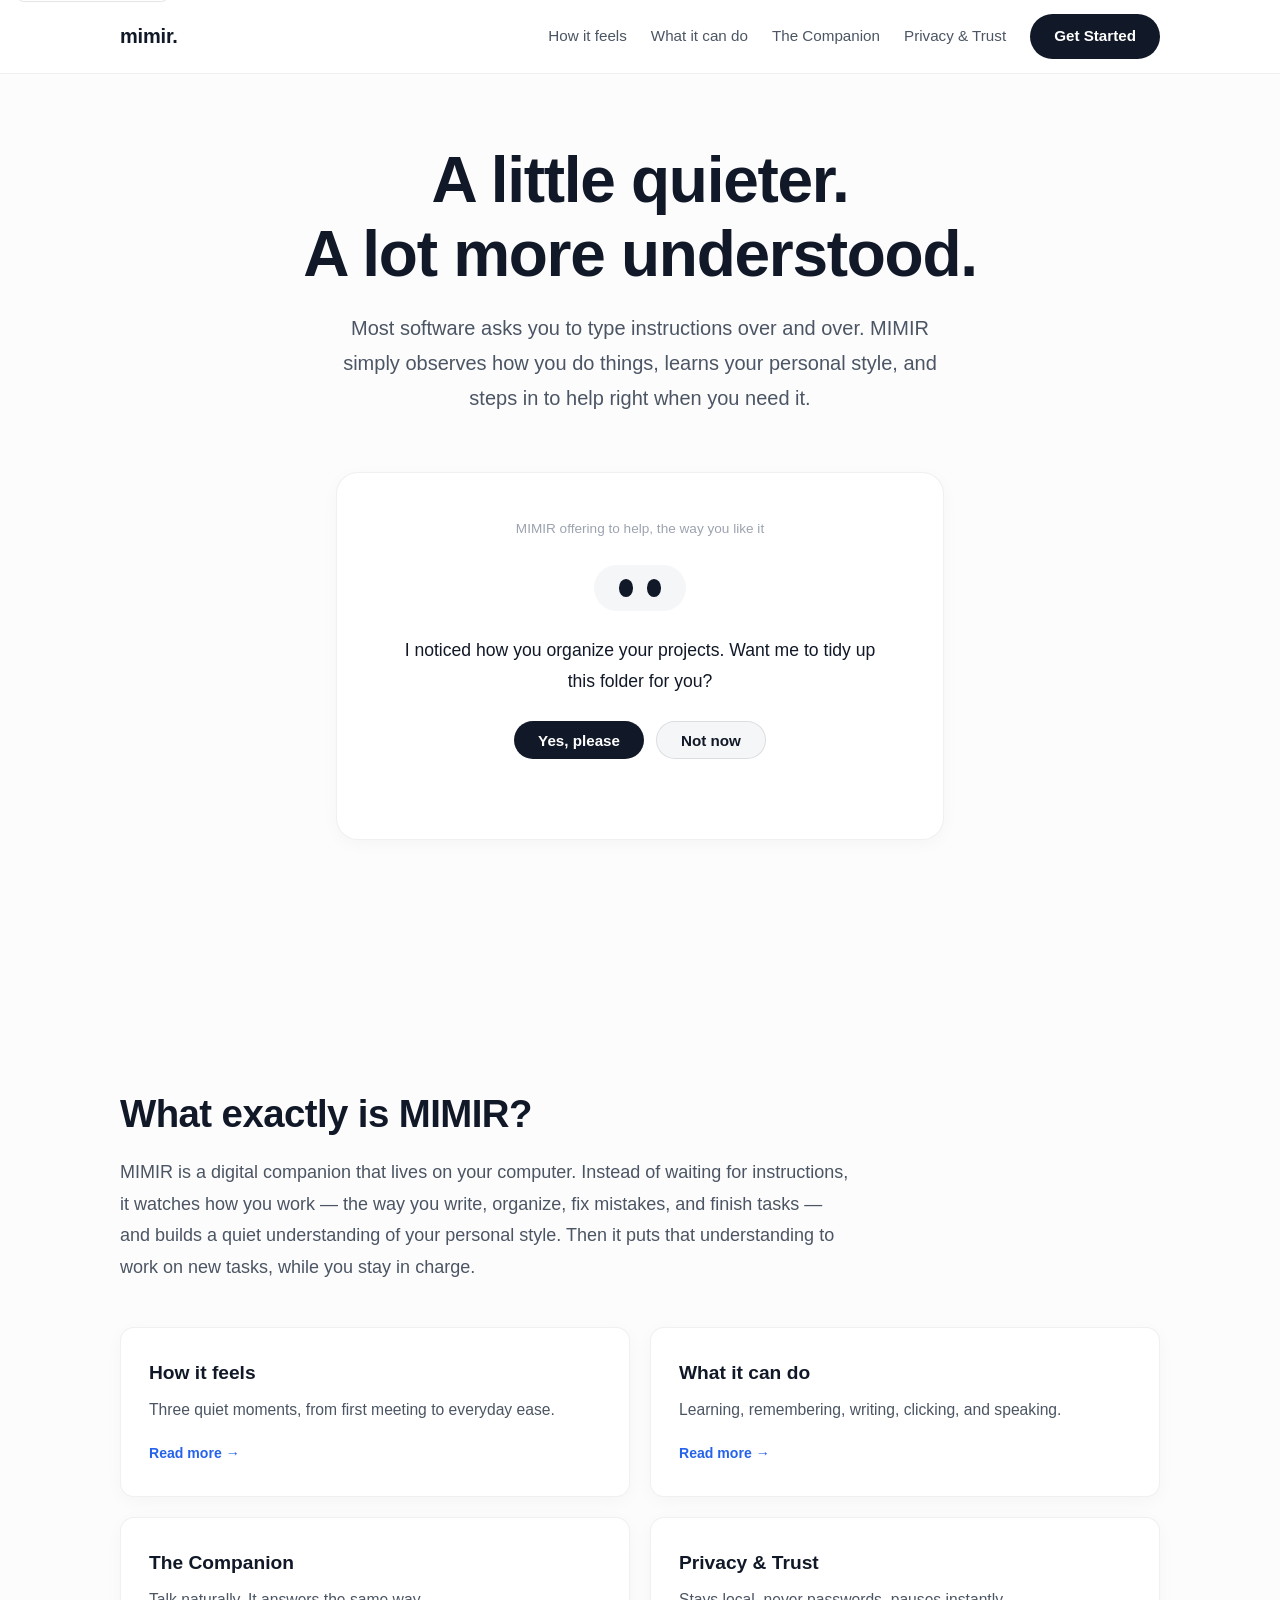
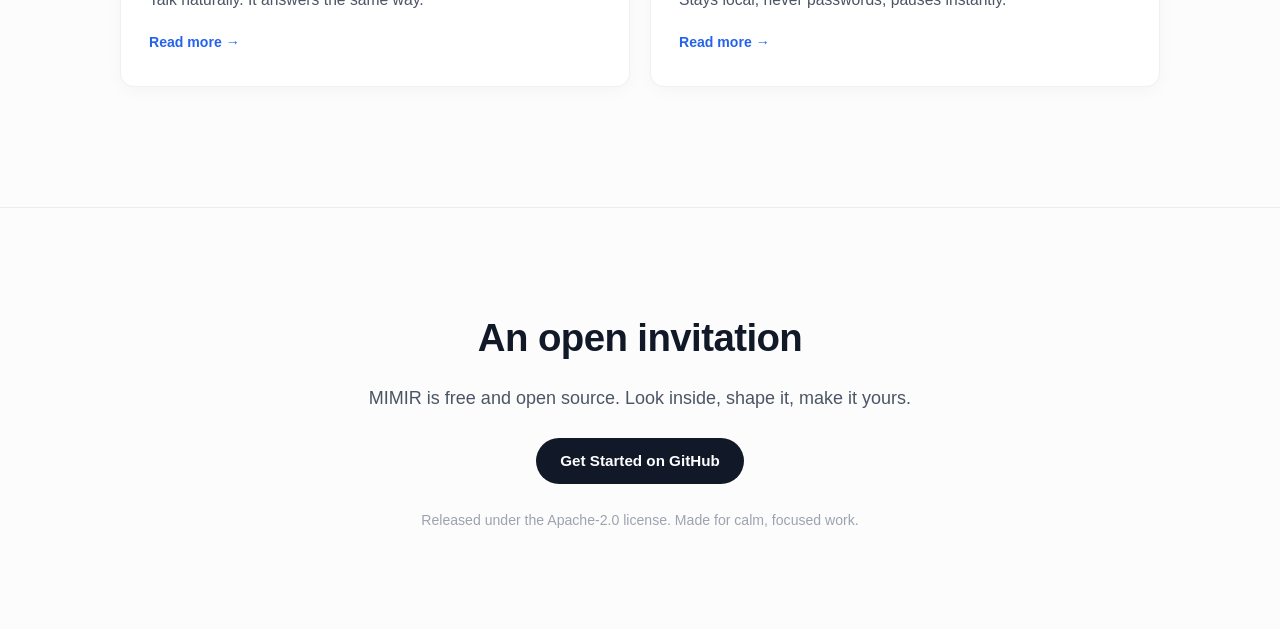
==== web/index.html @ 7308ad77 "10 days MVP for hackathon" ====
<!DOCTYPE html>
<html lang="en">
<head>
  <meta charset="utf-8">
  <meta name="viewport" content="width=device-width, initial-scale=1">
  <title>mimir. — A little quieter. A lot more understood.</title>
  <meta name="description" content="MIMIR is a gentle companion on your desktop. It learns how you work, remembers how you like things done, and quietly lends a hand.">
  <meta name="theme-color" content="#fcfcfd">
  <meta property="og:type" content="website">
  <meta property="og:title" content="mimir. — A little quieter. A lot more understood.">
  <meta property="og:description" content="You shouldn't have to explain yourself every time you sit down at your computer.">
  <meta name="twitter:card" content="summary">
  <link rel="icon" href="data:image/svg+xml,%3Csvg xmlns='http://www.w3.org/2000/svg' viewBox='0 0 32 32'%3E%3Crect width='32' height='32' rx='16' fill='%23111827'/%3E%3Ccircle cx='12' cy='16' r='2.6' fill='%23fcfcfd'/%3E%3Ccircle cx='20' cy='16' r='2.6' fill='%23fcfcfd'/%3E%3C/svg%3E">
  <link rel="stylesheet" href="index.css">
</head>
<body>
  <a class="skip" href="#main">Skip to content</a>

  <header class="nav">
    <div class="nav-inner">
      <a class="brand" href="index.html" aria-label="mimir home">mimir.</a>
      <nav class="nav-links" aria-label="Sections">
        <a href="how-it-feels.html">How it feels</a>
        <a href="capabilities.html">What it can do</a>
        <a href="companion.html">The Companion</a>
        <a href="privacy.html">Privacy &amp; Trust</a>
      </nav>
      <a class="btn-ink" href="https://github.com/arin-gupta06/MIMIR">Get Started</a>
    </div>
  </header>

  <main id="main">
    <section class="hero" aria-labelledby="hero-title">
      <div class="wrap narrow">
        <h1 id="hero-title">A little quieter.<br>A lot more understood.</h1>
        <p class="lede">Most software asks you to type instructions over and over. MIMIR simply observes how you do things, learns your personal style, and steps in to help right when you need it.</p>

        <figure class="desktop" aria-labelledby="desktop-caption">
          <figcaption id="desktop-caption">MIMIR offering to help, the way you like it</figcaption>
          <div class="face" aria-hidden="true"><span class="eye"></span><span class="eye"></span></div>
          <p class="bubble" id="bubbleText">I noticed how you organize your projects. Want me to tidy up this folder for you?</p>
          <div class="bubble-actions">
            <button type="button" class="btn-ink" id="yesBtn">Yes, please</button>
            <button type="button" class="btn-soft" id="notNowBtn">Not now</button>
          </div>
          <p class="bubble-note" id="bubbleNote" role="status"></p>
        </figure>
      </div>
    </section>

    <section aria-labelledby="what-title">
      <div class="wrap">
        <h2 id="what-title">What exactly is MIMIR?</h2>
        <p class="section-sub narrow-sub">MIMIR is a digital companion that lives on your computer. Instead of waiting for instructions, it watches how you work — the way you write, organize, fix mistakes, and finish tasks — and builds a quiet understanding of your personal style. Then it puts that understanding to work on new tasks, while you stay in charge.</p>
        <div class="link-cards">
          <a class="link-card" href="how-it-feels.html">
            <h3>How it feels</h3>
            <p>Three quiet moments, from first meeting to everyday ease.</p>
            <span class="more">Read more →</span>
          </a>
          <a class="link-card" href="capabilities.html">
            <h3>What it can do</h3>
            <p>Learning, remembering, writing, clicking, and speaking.</p>
            <span class="more">Read more →</span>
          </a>
          <a class="link-card" href="companion.html">
            <h3>The Companion</h3>
            <p>Talk naturally. It answers the same way.</p>
            <span class="more">Read more →</span>
          </a>
          <a class="link-card" href="privacy.html">
            <h3>Privacy &amp; Trust</h3>
            <p>Stays local, never passwords, pauses instantly.</p>
            <span class="more">Read more →</span>
          </a>
        </div>
      </div>
    </section>
  </main>

  <footer class="footer">
    <div class="wrap narrow">
      <h2>An open invitation</h2>
      <p>MIMIR is free and open source. Look inside, shape it, make it yours.</p>
      <p><a class="btn-ink" href="https://github.com/arin-gupta06/MIMIR">Get Started on GitHub</a></p>
      <p class="fine">Released under the Apache-2.0 license. Made for calm, focused work.</p>
    </div>
  </footer>

  <script>
  (function () {
    var bubble = document.getElementById('bubbleText');
    var note = document.getElementById('bubbleNote');
    function respond(text, sub) {
      if (bubble) bubble.textContent = text;
      if (note) note.textContent = sub;
    }
    var yes = document.getElementById('yesBtn');
    var notNow = document.getElementById('notNowBtn');
    if (yes) yes.addEventListener('click', function () {
      respond('On it — tidying the folder the way you like it.', 'MIMIR is helping · say stop anytime');
    });
    if (notNow) notNow.addEventListener('click', function () {
      respond('No problem — I\u2019ll stay quiet until you need me.', '');
    });
  })();
  </script>
</body>
</html>
---- web/index.css ----
/* mimir. — serene porcelain system (DESIGN.md) */
:root {
  --bg-canvas: #fcfcfd;
  --bg-surface: #ffffff;
  --bg-subtle: #f5f6f8;
  --bg-card: rgba(255, 255, 255, 0.85);
  --border-hairline: rgba(0, 0, 0, 0.06);
  --border-subtle: rgba(0, 0, 0, 0.10);
  --border-focus: #111827;
  --text-primary: #111827;
  --text-secondary: #4b5563;
  --text-muted: #9ca3af;
  --text-link: #2563eb;
  --accent-soft-amber: #fef3c7;
  --accent-amber-text: #b45309;
  --accent-soft-sage: #ecfdf5;
  --accent-sage-text: #047857;
  --accent-soft-sky: #eff6ff;
  --accent-sky-text: #1d4ed8;
  --radius-sm: 8px;
  --radius-md: 14px;
  --radius-lg: 22px;
  --radius-pill: 9999px;
  --shadow-cloud: 0 4px 20px -2px rgba(0, 0, 0, 0.04);
  --shadow-hover: 0 12px 32px -4px rgba(0, 0, 0, 0.08);
  --font-sans: 'Inter', 'Plus Jakarta Sans', -apple-system, BlinkMacSystemFont, 'Segoe UI', Roboto, sans-serif;
}
*, *::before, *::after { box-sizing: border-box; }
* { margin: 0; padding: 0; }
html { scroll-behavior: smooth; scroll-padding-top: 5rem; }
body { background: var(--bg-canvas); color: var(--text-primary); font-family: var(--font-sans); font-size: 1.125rem; line-height: 1.75; -webkit-font-smoothing: antialiased; }
.wrap { max-width: 68rem; margin: 0 auto; padding: 0 1.5rem; }
.wrap.narrow { max-width: 46rem; }
section { padding: 7.5rem 0; }
h1 { font-size: clamp(2.4rem, 6vw, 4rem); font-weight: 700; line-height: 1.15; letter-spacing: -0.02em; }
h2 { font-size: clamp(1.7rem, 3.4vw, 2.4rem); font-weight: 700; letter-spacing: -0.015em; margin-bottom: 0.6rem; }
h3 { font-size: 1.2rem; font-weight: 600; }
.section-sub { color: var(--text-secondary); margin-bottom: 2.75rem; }
a { color: var(--text-link); }
:focus-visible { outline: 2px solid var(--border-focus); outline-offset: 3px; border-radius: 4px; }
.skip { position: absolute; left: 1rem; top: -3rem; background: var(--bg-surface); color: var(--text-primary); padding: 0.5rem 1rem; border: 1px solid var(--border-subtle); border-radius: var(--radius-sm); z-index: 50; }
.skip:focus { top: 0.75rem; }

/* Floating nav */
.nav { position: fixed; inset: 0 0 auto 0; z-index: 40; background: var(--bg-card); backdrop-filter: blur(12px); -webkit-backdrop-filter: blur(12px); border-bottom: 1px solid var(--border-hairline); }
.nav-inner { max-width: 68rem; margin: 0 auto; padding: 0.85rem 1.5rem; display: flex; align-items: center; gap: 1.5rem; }
.brand { font-weight: 700; font-size: 1.25rem; letter-spacing: -0.01em; color: var(--text-primary); text-decoration: none; }
.nav-links { display: flex; gap: 1.5rem; margin-left: auto; }
.nav-links a { color: var(--text-secondary); text-decoration: none; font-size: 0.95rem; }
.nav-links a:hover { color: var(--text-primary); }
.btn-ink { display: inline-block; background: var(--text-primary); color: #fff; font-size: 0.95rem; font-weight: 600; text-decoration: none; border: 0; border-radius: var(--radius-pill); padding: 0.6rem 1.5rem; cursor: pointer; font-family: inherit; }
.btn-ink:hover { color: #fff; opacity: 0.88; }
.btn-soft { display: inline-block; background: var(--bg-subtle); color: var(--text-primary); font-size: 0.95rem; font-weight: 600; border: 1px solid var(--border-subtle); border-radius: var(--radius-pill); padding: 0.6rem 1.5rem; cursor: pointer; font-family: inherit; }
.btn-soft:hover { border-color: var(--border-focus); }

/* Hero */
.hero { text-align: center; padding-top: 9rem; }
@view-transition { navigation: auto; }
@keyframes rise-in { from { opacity: 0; transform: translateY(10px); } }
main { animation: rise-in 0.4s cubic-bezier(0.22, 1, 0.36, 1); }
.lede { color: var(--text-secondary); font-size: 1.25rem; max-width: 40rem; margin: 1.25rem auto 0; }

/* Tranquil desktop */
.desktop { margin: 3.5rem auto 0; background: var(--bg-surface); border: 1px solid var(--border-hairline); border-radius: var(--radius-lg); box-shadow: var(--shadow-cloud); padding: 2.75rem 2rem; max-width: 38rem; }
.desktop figcaption { font-size: 0.85rem; color: var(--text-muted); margin-bottom: 1.5rem; }
.face { display: flex; justify-content: center; gap: 0.9rem; background: var(--bg-subtle); border-radius: var(--radius-pill); width: fit-content; margin: 0 auto 1.5rem; padding: 0.9rem 1.6rem; }
.eye { width: 0.85rem; height: 1.1rem; border-radius: 50%; background: var(--text-primary); animation: blink 5s infinite; }
@keyframes blink { 0%, 94%, 100% { transform: scaleY(1); } 96% { transform: scaleY(0.1); } }
.bubble { font-size: 1.1rem; max-width: 30rem; margin: 0 auto 1.5rem; }
.bubble-actions { display: flex; justify-content: center; gap: 0.75rem; flex-wrap: wrap; }
.bubble-note { font-size: 0.85rem; color: var(--text-muted); margin-top: 1rem; min-height: 1.5em; }

/* Three moments */
.moments { list-style: none; display: grid; grid-template-columns: repeat(3, 1fr); gap: 1.5rem; }
.moment { background: var(--bg-surface); border: 1px solid var(--border-hairline); border-radius: var(--radius-md); box-shadow: var(--shadow-cloud); padding: 2.25rem 1.75rem; }
.moment:hover { box-shadow: var(--shadow-hover); }
.moment h2, .moment h3 { font-size: 1.2rem; font-weight: 600; margin-bottom: 0.6rem; }
.moment p { color: var(--text-secondary); font-size: 1rem; }
.moment.amber { background: linear-gradient(var(--accent-soft-amber), var(--bg-surface) 9rem); }
.moment.sage { background: linear-gradient(var(--accent-soft-sage), var(--bg-surface) 9rem); }
.moment.sky { background: linear-gradient(var(--accent-soft-sky), var(--bg-surface) 9rem); }

/* Approach */
#approach p { color: var(--text-secondary); margin-bottom: 1.25rem; }
.before-after { margin-top: 2rem; display: grid; gap: 1rem; }
.before-after p { background: var(--bg-surface); border: 1px solid var(--border-hairline); border-radius: var(--radius-md); box-shadow: var(--shadow-cloud); padding: 1.4rem 1.6rem; margin: 0; }
.before-after strong { color: var(--text-primary); }

/* Companion dialogue + states */
.dialogue { max-width: 40rem; margin-bottom: 3rem; display: grid; gap: 1rem; }
.line { border-radius: var(--radius-md); padding: 1.2rem 1.5rem; }
.line.you { background: var(--bg-subtle); justify-self: start; }
.line.mimir { background: var(--accent-soft-sage); justify-self: end; text-align: right; }
.who { display: block; font-size: 0.78rem; font-weight: 700; letter-spacing: 0.06em; text-transform: uppercase; color: var(--text-muted); margin-bottom: 0.25rem; }
.states { list-style: none; display: grid; grid-template-columns: repeat(4, 1fr); gap: 1.25rem; }
.states li { background: var(--bg-surface); border: 1px solid var(--border-hairline); border-radius: var(--radius-md); box-shadow: var(--shadow-cloud); padding: 1.5rem 1.25rem; text-align: center; }
.emo { font-size: 1.9rem; display: block; margin-bottom: 0.5rem; }
.sname { display: block; font-weight: 700; }
.sdesc { display: block; font-size: 0.88rem; color: var(--text-secondary); margin-top: 0.25rem; }

/* Generic label/content rows (capabilities, privacy) */
.rows { border-top: 1px solid var(--border-hairline); }
.row { display: grid; grid-template-columns: 15rem 1fr; gap: 1.5rem; padding: 1.75rem 0; border-bottom: 1px solid var(--border-hairline); }
.row h2 { font-size: 1.15rem; margin: 0; }
.row p { color: var(--text-secondary); max-width: 40rem; }
.footnote { font-size: 0.9rem; color: var(--text-muted); margin-top: 1.75rem; max-width: 40rem; }

/* Page heads + link cards */
.page-head { padding-bottom: 4rem; }
.page-head h1 { font-size: clamp(2rem, 4.5vw, 3rem); font-weight: 700; letter-spacing: -0.02em; margin-bottom: 0.6rem; }
.narrow-sub { max-width: 46rem; }
.nav-links a[aria-current="page"] { color: var(--text-primary); text-decoration: underline; text-underline-offset: 4px; }
.link-cards { display: grid; grid-template-columns: 1fr 1fr; gap: 1.25rem; }
.link-card { display: block; background: var(--bg-surface); border: 1px solid var(--border-hairline); border-radius: var(--radius-md); box-shadow: var(--shadow-cloud); padding: 1.75rem; text-decoration: none; color: var(--text-primary); }
.link-card:hover { border-color: var(--border-subtle); box-shadow: var(--shadow-hover); color: var(--text-primary); }
.link-card p { color: var(--text-secondary); font-size: 0.98rem; margin: 0.4rem 0 0.8rem; }
.link-card .more { font-size: 0.88rem; font-weight: 600; color: var(--text-link); }

/* Chips + mini heads */
.mini-head { font-size: 1.35rem; margin: 2.75rem 0 0.3rem; }
.mini-head + .section-sub { margin-bottom: 1.25rem; }
.chips { list-style: none; display: flex; flex-wrap: wrap; gap: 0.6rem; }
.chips li { font-size: 0.95rem; background: var(--bg-subtle); border: 1px solid var(--border-hairline); border-radius: var(--radius-pill); padding: 0.5rem 1.2rem; }

/* Footer */
.footer { border-top: 1px solid var(--border-hairline); padding: 6rem 0; text-align: center; }
.footer p { color: var(--text-secondary); margin: 0.75rem 0 1.5rem; }
.footer .fine { font-size: 0.88rem; color: var(--text-muted); margin: 1.5rem 0 0; }

@media (max-width: 60rem) {
  .moments { grid-template-columns: 1fr; }
  .states { grid-template-columns: repeat(2, 1fr); }
  .row { grid-template-columns: 1fr; gap: 0.3rem; }
  .link-cards { grid-template-columns: 1fr; }
}
@media (max-width: 44rem) {
  section { padding: 4.5rem 0; }
  .nav-links { display: none; }
  .nav-inner .btn-ink { margin-left: auto; }
  .states { grid-template-columns: 1fr 1fr; }
  .desktop { padding: 2rem 1.25rem; }
}
@media (prefers-reduced-motion: reduce) {
  html { scroll-behavior: auto; }
  *, *::before, *::after { animation: none !important; transition: none !important; }
}
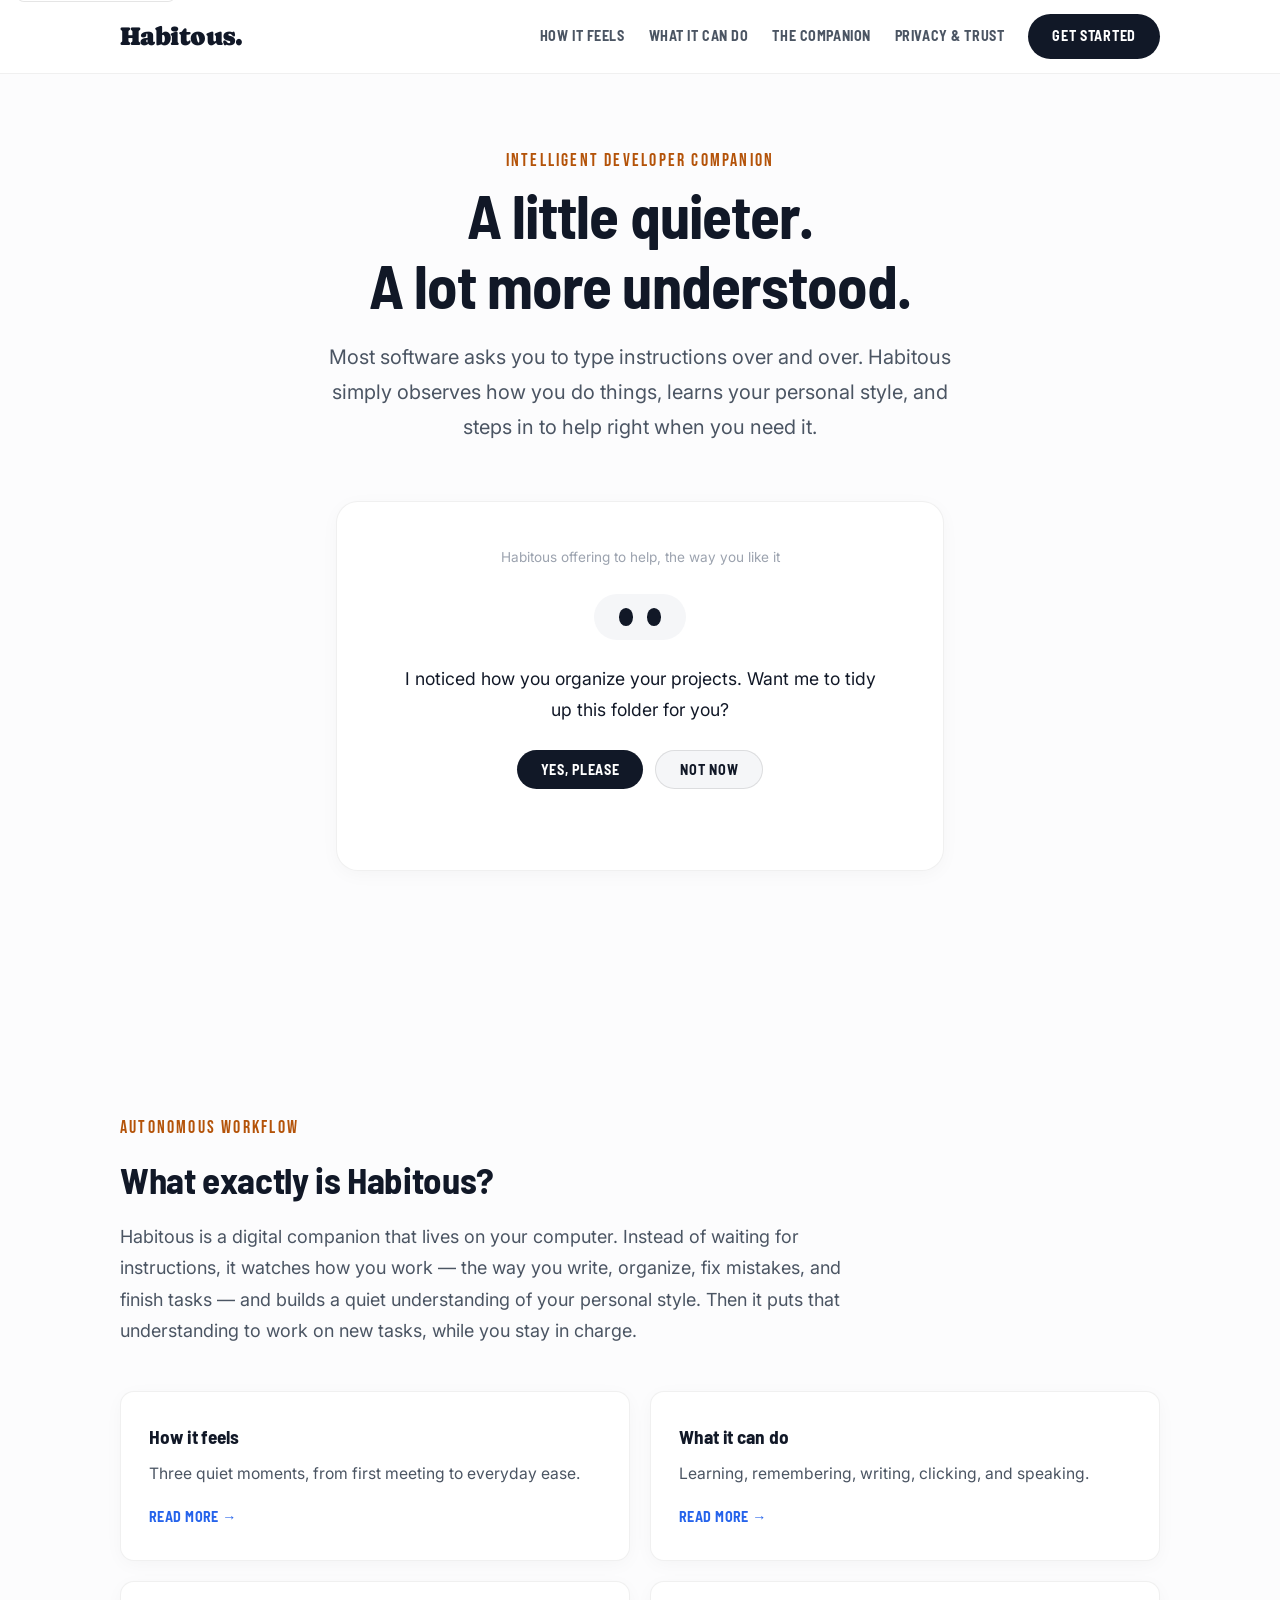
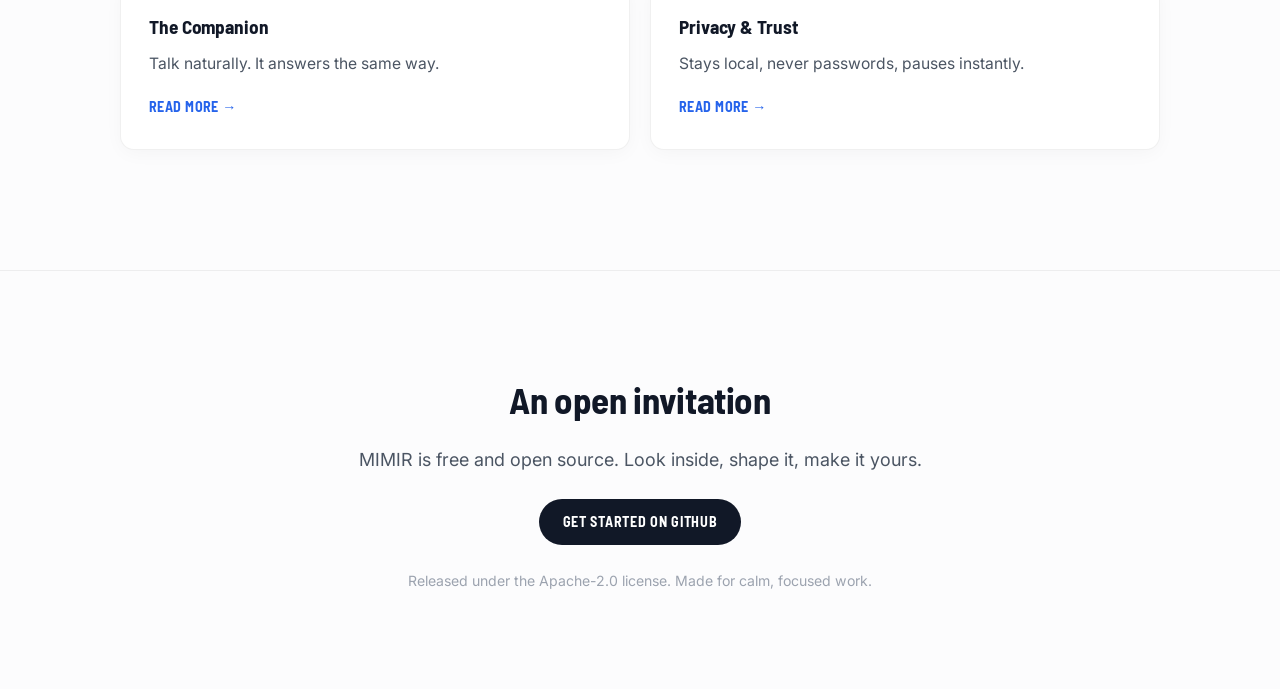
==== commit f6c94a96: "feat: add local Llama intent parser and desktop app UI components" ====
--- a/web/index.html
+++ b/web/index.html
@@ -18,7 +18,7 @@
 
   <header class="nav">
     <div class="nav-inner">
-      <a class="brand" href="index.html" aria-label="mimir home">mimir.</a>
+      <a class="brand" href="index.html" aria-label="Habitous home">Habitous.</a>
       <nav class="nav-links" aria-label="Sections">
         <a href="how-it-feels.html">How it feels</a>
         <a href="capabilities.html">What it can do</a>
@@ -32,11 +32,12 @@
   <main id="main">
     <section class="hero" aria-labelledby="hero-title">
       <div class="wrap narrow">
+        <span class="eyebrow">Intelligent Developer Companion</span>
         <h1 id="hero-title">A little quieter.<br>A lot more understood.</h1>
-        <p class="lede">Most software asks you to type instructions over and over. MIMIR simply observes how you do things, learns your personal style, and steps in to help right when you need it.</p>
+        <p class="lede">Most software asks you to type instructions over and over. Habitous simply observes how you do things, learns your personal style, and steps in to help right when you need it.</p>
 
         <figure class="desktop" aria-labelledby="desktop-caption">
-          <figcaption id="desktop-caption">MIMIR offering to help, the way you like it</figcaption>
+          <figcaption id="desktop-caption">Habitous offering to help, the way you like it</figcaption>
           <div class="face" aria-hidden="true"><span class="eye"></span><span class="eye"></span></div>
           <p class="bubble" id="bubbleText">I noticed how you organize your projects. Want me to tidy up this folder for you?</p>
           <div class="bubble-actions">
@@ -50,8 +51,9 @@
 
     <section aria-labelledby="what-title">
       <div class="wrap">
-        <h2 id="what-title">What exactly is MIMIR?</h2>
-        <p class="section-sub narrow-sub">MIMIR is a digital companion that lives on your computer. Instead of waiting for instructions, it watches how you work — the way you write, organize, fix mistakes, and finish tasks — and builds a quiet understanding of your personal style. Then it puts that understanding to work on new tasks, while you stay in charge.</p>
+        <span class="eyebrow">Autonomous Workflow</span>
+        <h2 id="what-title">What exactly is Habitous?</h2>
+        <p class="section-sub narrow-sub">Habitous is a digital companion that lives on your computer. Instead of waiting for instructions, it watches how you work — the way you write, organize, fix mistakes, and finish tasks — and builds a quiet understanding of your personal style. Then it puts that understanding to work on new tasks, while you stay in charge.</p>
         <div class="link-cards">
           <a class="link-card" href="how-it-feels.html">
             <h3>How it feels</h3>
--- a/web/index.css
+++ b/web/index.css
@@ -1,4 +1,6 @@
-/* mimir. — serene porcelain system (DESIGN.md) */
+@import url('https://fonts.googleapis.com/css2?family=Barlow+Semi+Condensed:wght@600;700;800&family=Bebas+Neue&family=Caprasimo&family=Inter:wght@400;500;600&display=swap');
+
+/* Habitous / mimir — serene porcelain system with 3-tier font hierarchy */
 :root {
   --bg-canvas: #fcfcfd;
   --bg-surface: #ffffff;
@@ -23,7 +25,12 @@
   --radius-pill: 9999px;
   --shadow-cloud: 0 4px 20px -2px rgba(0, 0, 0, 0.04);
   --shadow-hover: 0 12px 32px -4px rgba(0, 0, 0, 0.08);
-  --font-sans: 'Inter', 'Plus Jakarta Sans', -apple-system, BlinkMacSystemFont, 'Segoe UI', Roboto, sans-serif;
+
+  /* Typography System */
+  --font-signature: 'Caprasimo', 'Fraunces', serif;                /* Style 1: Retro-warm curvy serif brandmark */
+  --font-impact: 'Bebas Neue', 'Anton', sans-serif;                /* Style 2: Ultra-tall condensed punchy display */
+  --font-geometric: 'Barlow Semi Condensed', -apple-system, sans-serif; /* Style 3: Squarish rounded modern sans */
+  --font-sans: 'Inter', -apple-system, BlinkMacSystemFont, 'Segoe UI', Roboto, sans-serif; /* Long-form prose */
 }
 *, *::before, *::after { box-sizing: border-box; }
 * { margin: 0; padding: 0; }
@@ -32,10 +39,12 @@
 .wrap { max-width: 68rem; margin: 0 auto; padding: 0 1.5rem; }
 .wrap.narrow { max-width: 46rem; }
 section { padding: 7.5rem 0; }
-h1 { font-size: clamp(2.4rem, 6vw, 4rem); font-weight: 700; line-height: 1.15; letter-spacing: -0.02em; }
-h2 { font-size: clamp(1.7rem, 3.4vw, 2.4rem); font-weight: 700; letter-spacing: -0.015em; margin-bottom: 0.6rem; }
-h3 { font-size: 1.2rem; font-weight: 600; }
+h1 { font-family: var(--font-geometric); font-size: clamp(2.4rem, 6vw, 3.8rem); font-weight: 700; line-height: 1.15; letter-spacing: -0.015em; }
+h1 .signature-word { font-family: var(--font-signature); font-weight: 400; font-size: 1.08em; letter-spacing: -0.02em; }
+h2 { font-family: var(--font-geometric); font-size: clamp(1.75rem, 3.5vw, 2.3rem); font-weight: 700; letter-spacing: -0.01em; margin-bottom: 0.6rem; }
+h3 { font-family: var(--font-geometric); font-size: 1.22rem; font-weight: 700; letter-spacing: -0.005em; }
 .section-sub { color: var(--text-secondary); margin-bottom: 2.75rem; }
+.eyebrow { font-family: var(--font-impact); font-size: 1.15rem; letter-spacing: 0.12em; text-transform: uppercase; color: var(--accent-amber-text); display: inline-block; margin-bottom: 0.5rem; line-height: 1.2; }
 a { color: var(--text-link); }
 :focus-visible { outline: 2px solid var(--border-focus); outline-offset: 3px; border-radius: 4px; }
 .skip { position: absolute; left: 1rem; top: -3rem; background: var(--bg-surface); color: var(--text-primary); padding: 0.5rem 1rem; border: 1px solid var(--border-subtle); border-radius: var(--radius-sm); z-index: 50; }
@@ -44,14 +53,15 @@
 /* Floating nav */
 .nav { position: fixed; inset: 0 0 auto 0; z-index: 40; background: var(--bg-card); backdrop-filter: blur(12px); -webkit-backdrop-filter: blur(12px); border-bottom: 1px solid var(--border-hairline); }
 .nav-inner { max-width: 68rem; margin: 0 auto; padding: 0.85rem 1.5rem; display: flex; align-items: center; gap: 1.5rem; }
-.brand { font-weight: 700; font-size: 1.25rem; letter-spacing: -0.01em; color: var(--text-primary); text-decoration: none; }
+.brand { font-family: var(--font-signature); font-weight: 400; font-size: 1.65rem; letter-spacing: -0.02em; color: var(--text-primary); text-decoration: none; line-height: 1; transition: opacity 0.2s ease; }
+.brand:hover { opacity: 0.85; }
 .nav-links { display: flex; gap: 1.5rem; margin-left: auto; }
-.nav-links a { color: var(--text-secondary); text-decoration: none; font-size: 0.95rem; }
+.nav-links a { font-family: var(--font-geometric); font-weight: 700; text-transform: uppercase; letter-spacing: 0.04em; color: var(--text-secondary); text-decoration: none; font-size: 0.88rem; transition: color 0.15s ease; }
 .nav-links a:hover { color: var(--text-primary); }
-.btn-ink { display: inline-block; background: var(--text-primary); color: #fff; font-size: 0.95rem; font-weight: 600; text-decoration: none; border: 0; border-radius: var(--radius-pill); padding: 0.6rem 1.5rem; cursor: pointer; font-family: inherit; }
-.btn-ink:hover { color: #fff; opacity: 0.88; }
-.btn-soft { display: inline-block; background: var(--bg-subtle); color: var(--text-primary); font-size: 0.95rem; font-weight: 600; border: 1px solid var(--border-subtle); border-radius: var(--radius-pill); padding: 0.6rem 1.5rem; cursor: pointer; font-family: inherit; }
-.btn-soft:hover { border-color: var(--border-focus); }
+.btn-ink { display: inline-block; background: var(--text-primary); color: #fff; font-family: var(--font-geometric); font-size: 0.88rem; font-weight: 700; letter-spacing: 0.05em; text-transform: uppercase; text-decoration: none; border: 0; border-radius: var(--radius-pill); padding: 0.65rem 1.5rem; cursor: pointer; transition: transform 0.15s ease, opacity 0.15s ease; }
+.btn-ink:hover { color: #fff; opacity: 0.9; transform: translateY(-1px); }
+.btn-soft { display: inline-block; background: var(--bg-subtle); color: var(--text-primary); font-family: var(--font-geometric); font-size: 0.88rem; font-weight: 700; letter-spacing: 0.05em; text-transform: uppercase; border: 1px solid var(--border-subtle); border-radius: var(--radius-pill); padding: 0.65rem 1.5rem; cursor: pointer; transition: border-color 0.15s ease, transform 0.15s ease; }
+.btn-soft:hover { border-color: var(--border-focus); transform: translateY(-1px); }
 
 /* Hero */
 .hero { text-align: center; padding-top: 9rem; }
@@ -91,36 +101,37 @@
 .line { border-radius: var(--radius-md); padding: 1.2rem 1.5rem; }
 .line.you { background: var(--bg-subtle); justify-self: start; }
 .line.mimir { background: var(--accent-soft-sage); justify-self: end; text-align: right; }
-.who { display: block; font-size: 0.78rem; font-weight: 700; letter-spacing: 0.06em; text-transform: uppercase; color: var(--text-muted); margin-bottom: 0.25rem; }
+.who { display: block; font-family: var(--font-impact); font-size: 0.95rem; font-weight: 400; letter-spacing: 0.12em; text-transform: uppercase; color: var(--text-muted); margin-bottom: 0.25rem; }
 .states { list-style: none; display: grid; grid-template-columns: repeat(4, 1fr); gap: 1.25rem; }
 .states li { background: var(--bg-surface); border: 1px solid var(--border-hairline); border-radius: var(--radius-md); box-shadow: var(--shadow-cloud); padding: 1.5rem 1.25rem; text-align: center; }
 .emo { font-size: 1.9rem; display: block; margin-bottom: 0.5rem; }
-.sname { display: block; font-weight: 700; }
+.sname { display: block; font-family: var(--font-geometric); font-weight: 700; text-transform: uppercase; letter-spacing: 0.02em; font-size: 1.05rem; }
 .sdesc { display: block; font-size: 0.88rem; color: var(--text-secondary); margin-top: 0.25rem; }
 
 /* Generic label/content rows (capabilities, privacy) */
 .rows { border-top: 1px solid var(--border-hairline); }
 .row { display: grid; grid-template-columns: 15rem 1fr; gap: 1.5rem; padding: 1.75rem 0; border-bottom: 1px solid var(--border-hairline); }
-.row h2 { font-size: 1.15rem; margin: 0; }
+.row h2 { font-family: var(--font-geometric); font-size: 1.35rem; font-weight: 700; letter-spacing: -0.01em; margin: 0; }
 .row p { color: var(--text-secondary); max-width: 40rem; }
 .footnote { font-size: 0.9rem; color: var(--text-muted); margin-top: 1.75rem; max-width: 40rem; }
 
 /* Page heads + link cards */
 .page-head { padding-bottom: 4rem; }
-.page-head h1 { font-size: clamp(2rem, 4.5vw, 3rem); font-weight: 700; letter-spacing: -0.02em; margin-bottom: 0.6rem; }
+.page-head h1 { font-family: var(--font-geometric); font-size: clamp(2rem, 4.5vw, 3rem); font-weight: 700; letter-spacing: -0.01em; margin-bottom: 0.6rem; }
 .narrow-sub { max-width: 46rem; }
 .nav-links a[aria-current="page"] { color: var(--text-primary); text-decoration: underline; text-underline-offset: 4px; }
 .link-cards { display: grid; grid-template-columns: 1fr 1fr; gap: 1.25rem; }
-.link-card { display: block; background: var(--bg-surface); border: 1px solid var(--border-hairline); border-radius: var(--radius-md); box-shadow: var(--shadow-cloud); padding: 1.75rem; text-decoration: none; color: var(--text-primary); }
-.link-card:hover { border-color: var(--border-subtle); box-shadow: var(--shadow-hover); color: var(--text-primary); }
+.link-card { display: block; background: var(--bg-surface); border: 1px solid var(--border-hairline); border-radius: var(--radius-md); box-shadow: var(--shadow-cloud); padding: 1.75rem; text-decoration: none; color: var(--text-primary); transition: border-color 0.15s ease, box-shadow 0.15s ease, transform 0.15s ease; }
+.link-card:hover { border-color: var(--border-subtle); box-shadow: var(--shadow-hover); color: var(--text-primary); transform: translateY(-2px); }
+.link-card h3 { font-family: var(--font-geometric); font-weight: 700; letter-spacing: -0.005em; font-size: 1.2rem; }
 .link-card p { color: var(--text-secondary); font-size: 0.98rem; margin: 0.4rem 0 0.8rem; }
-.link-card .more { font-size: 0.88rem; font-weight: 600; color: var(--text-link); }
+.link-card .more { font-family: var(--font-geometric); font-size: 0.88rem; font-weight: 700; letter-spacing: 0.03em; text-transform: uppercase; color: var(--text-link); }
 
 /* Chips + mini heads */
-.mini-head { font-size: 1.35rem; margin: 2.75rem 0 0.3rem; }
+.mini-head { font-family: var(--font-geometric); font-size: 1.4rem; font-weight: 700; letter-spacing: -0.01em; margin: 2.75rem 0 0.3rem; }
 .mini-head + .section-sub { margin-bottom: 1.25rem; }
 .chips { list-style: none; display: flex; flex-wrap: wrap; gap: 0.6rem; }
-.chips li { font-size: 0.95rem; background: var(--bg-subtle); border: 1px solid var(--border-hairline); border-radius: var(--radius-pill); padding: 0.5rem 1.2rem; }
+.chips li { font-family: var(--font-geometric); font-weight: 600; text-transform: uppercase; letter-spacing: 0.03em; font-size: 0.88rem; background: var(--bg-subtle); border: 1px solid var(--border-hairline); border-radius: var(--radius-pill); padding: 0.45rem 1.1rem; }
 
 /* Footer */
 .footer { border-top: 1px solid var(--border-hairline); padding: 6rem 0; text-align: center; }
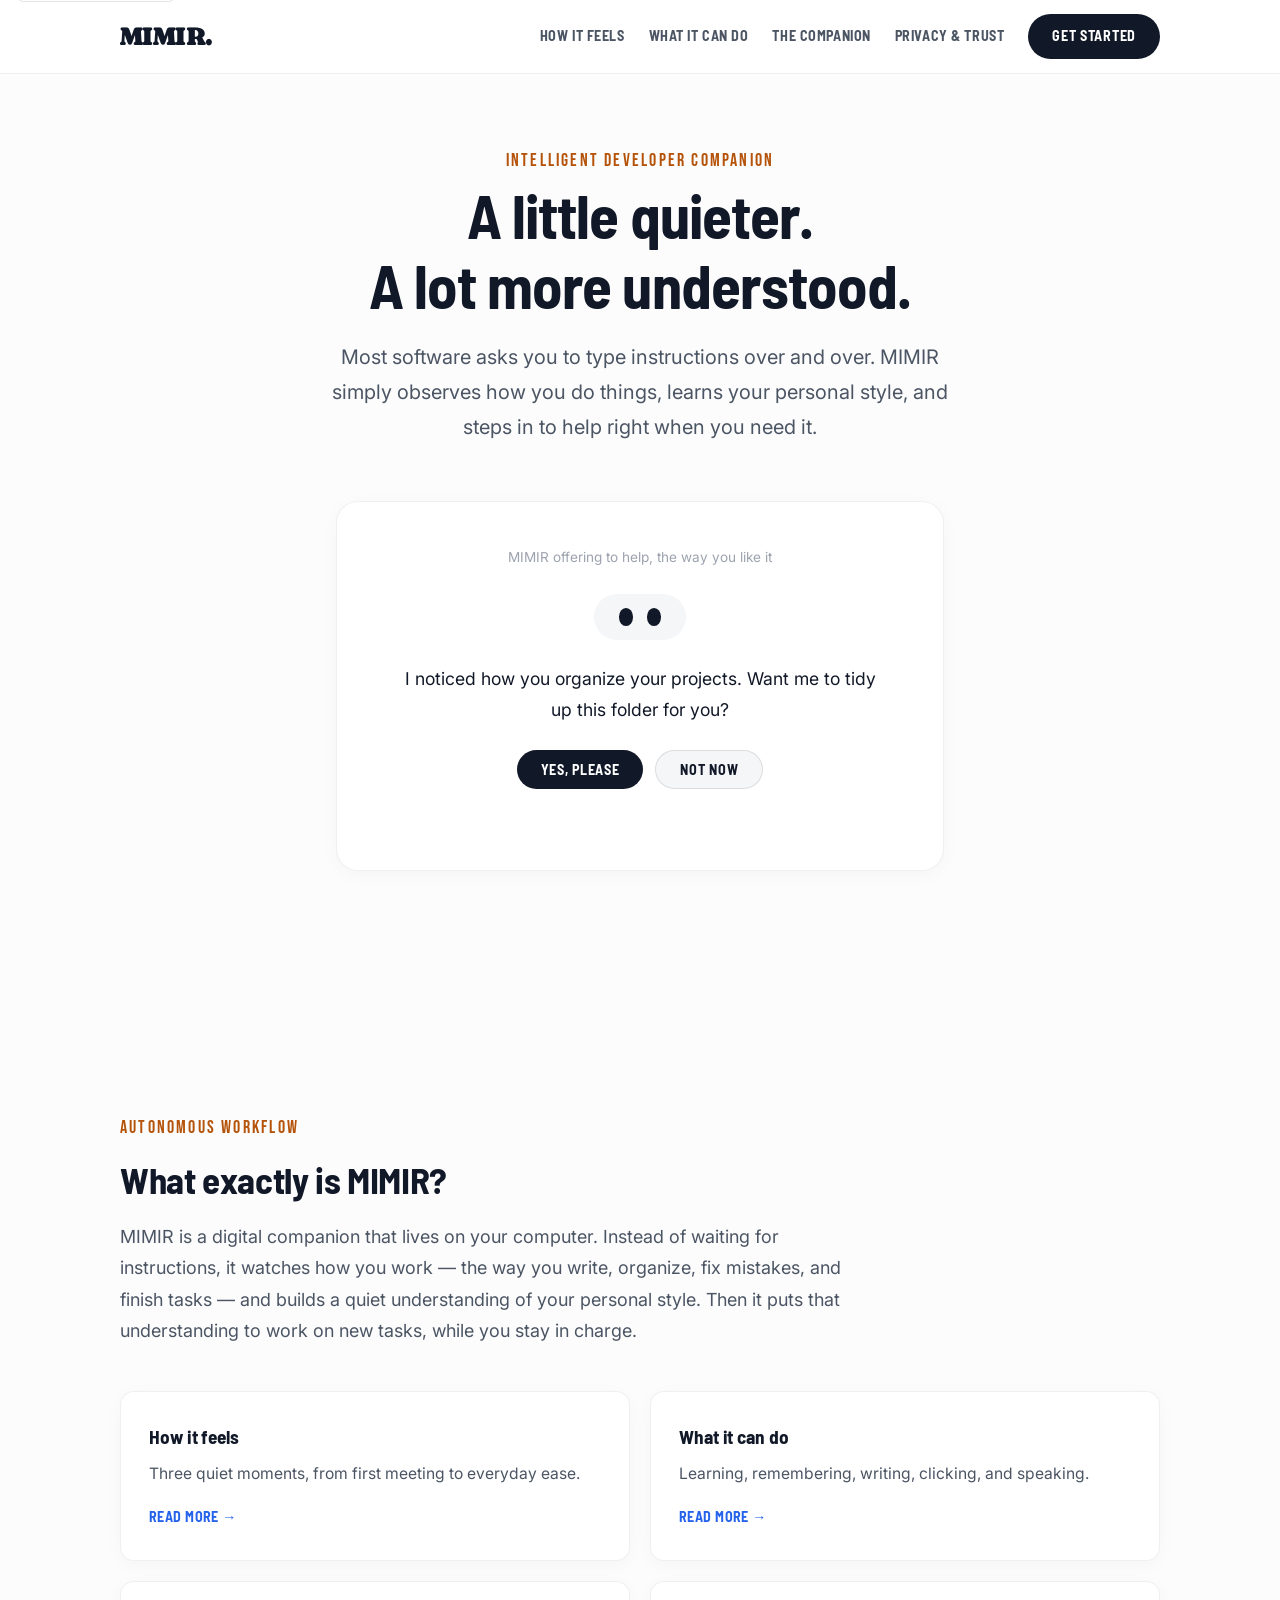
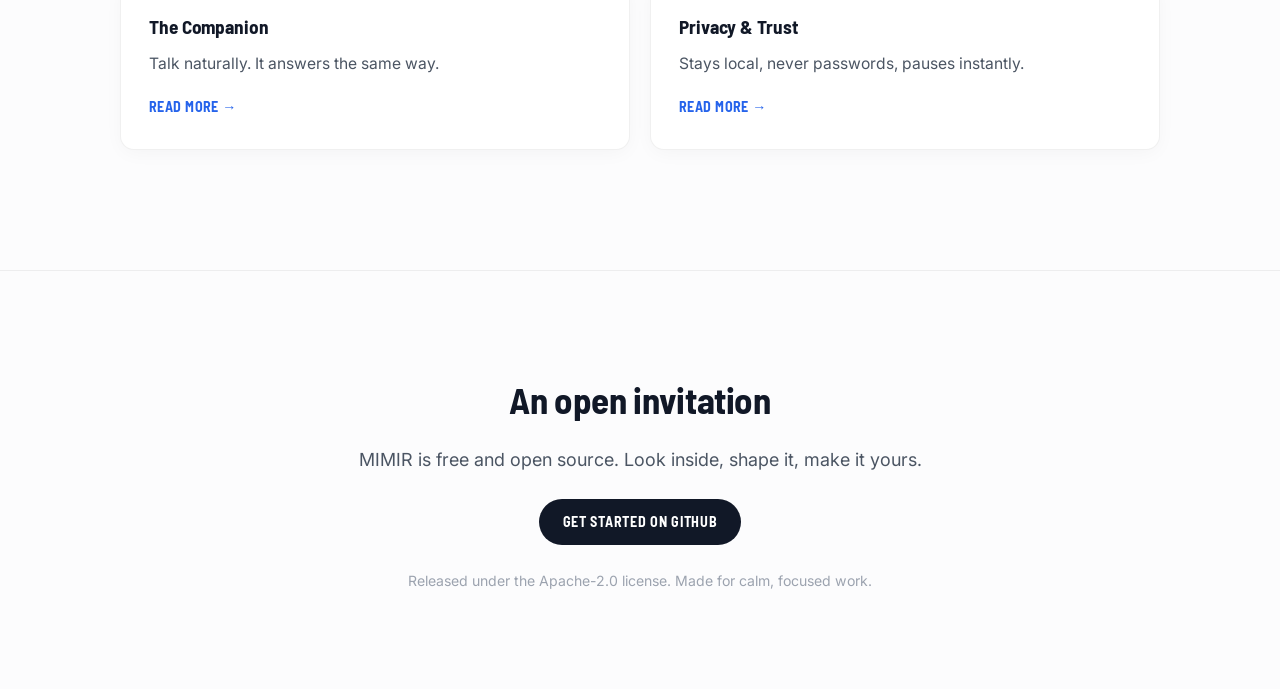
==== commit 407753ad: "feat: add replicate tab and capability pages for authentic style synthesis" ====
--- a/web/index.html
+++ b/web/index.html
@@ -18,7 +18,7 @@
 
   <header class="nav">
     <div class="nav-inner">
-      <a class="brand" href="index.html" aria-label="Habitous home">Habitous.</a>
+      <a class="brand" href="index.html" aria-label="MIMIR home">MIMIR.</a>
       <nav class="nav-links" aria-label="Sections">
         <a href="how-it-feels.html">How it feels</a>
         <a href="capabilities.html">What it can do</a>
@@ -34,10 +34,10 @@
       <div class="wrap narrow">
         <span class="eyebrow">Intelligent Developer Companion</span>
         <h1 id="hero-title">A little quieter.<br>A lot more understood.</h1>
-        <p class="lede">Most software asks you to type instructions over and over. Habitous simply observes how you do things, learns your personal style, and steps in to help right when you need it.</p>
+        <p class="lede">Most software asks you to type instructions over and over. MIMIR simply observes how you do things, learns your personal style, and steps in to help right when you need it.</p>
 
         <figure class="desktop" aria-labelledby="desktop-caption">
-          <figcaption id="desktop-caption">Habitous offering to help, the way you like it</figcaption>
+          <figcaption id="desktop-caption">MIMIR offering to help, the way you like it</figcaption>
           <div class="face" aria-hidden="true"><span class="eye"></span><span class="eye"></span></div>
           <p class="bubble" id="bubbleText">I noticed how you organize your projects. Want me to tidy up this folder for you?</p>
           <div class="bubble-actions">
@@ -52,8 +52,8 @@
     <section aria-labelledby="what-title">
       <div class="wrap">
         <span class="eyebrow">Autonomous Workflow</span>
-        <h2 id="what-title">What exactly is Habitous?</h2>
-        <p class="section-sub narrow-sub">Habitous is a digital companion that lives on your computer. Instead of waiting for instructions, it watches how you work — the way you write, organize, fix mistakes, and finish tasks — and builds a quiet understanding of your personal style. Then it puts that understanding to work on new tasks, while you stay in charge.</p>
+        <h2 id="what-title">What exactly is MIMIR?</h2>
+        <p class="section-sub narrow-sub">MIMIR is a digital companion that lives on your computer. Instead of waiting for instructions, it watches how you work — the way you write, organize, fix mistakes, and finish tasks — and builds a quiet understanding of your personal style. Then it puts that understanding to work on new tasks, while you stay in charge.</p>
         <div class="link-cards">
           <a class="link-card" href="how-it-feels.html">
             <h3>How it feels</h3>
--- a/web/index.css
+++ b/web/index.css
@@ -1,6 +1,6 @@
 @import url('https://fonts.googleapis.com/css2?family=Barlow+Semi+Condensed:wght@600;700;800&family=Bebas+Neue&family=Caprasimo&family=Inter:wght@400;500;600&display=swap');
 
-/* Habitous / mimir — serene porcelain system with 3-tier font hierarchy */
+/* MIMIR / mimir — serene porcelain system with 3-tier font hierarchy */
 :root {
   --bg-canvas: #fcfcfd;
   --bg-surface: #ffffff;
